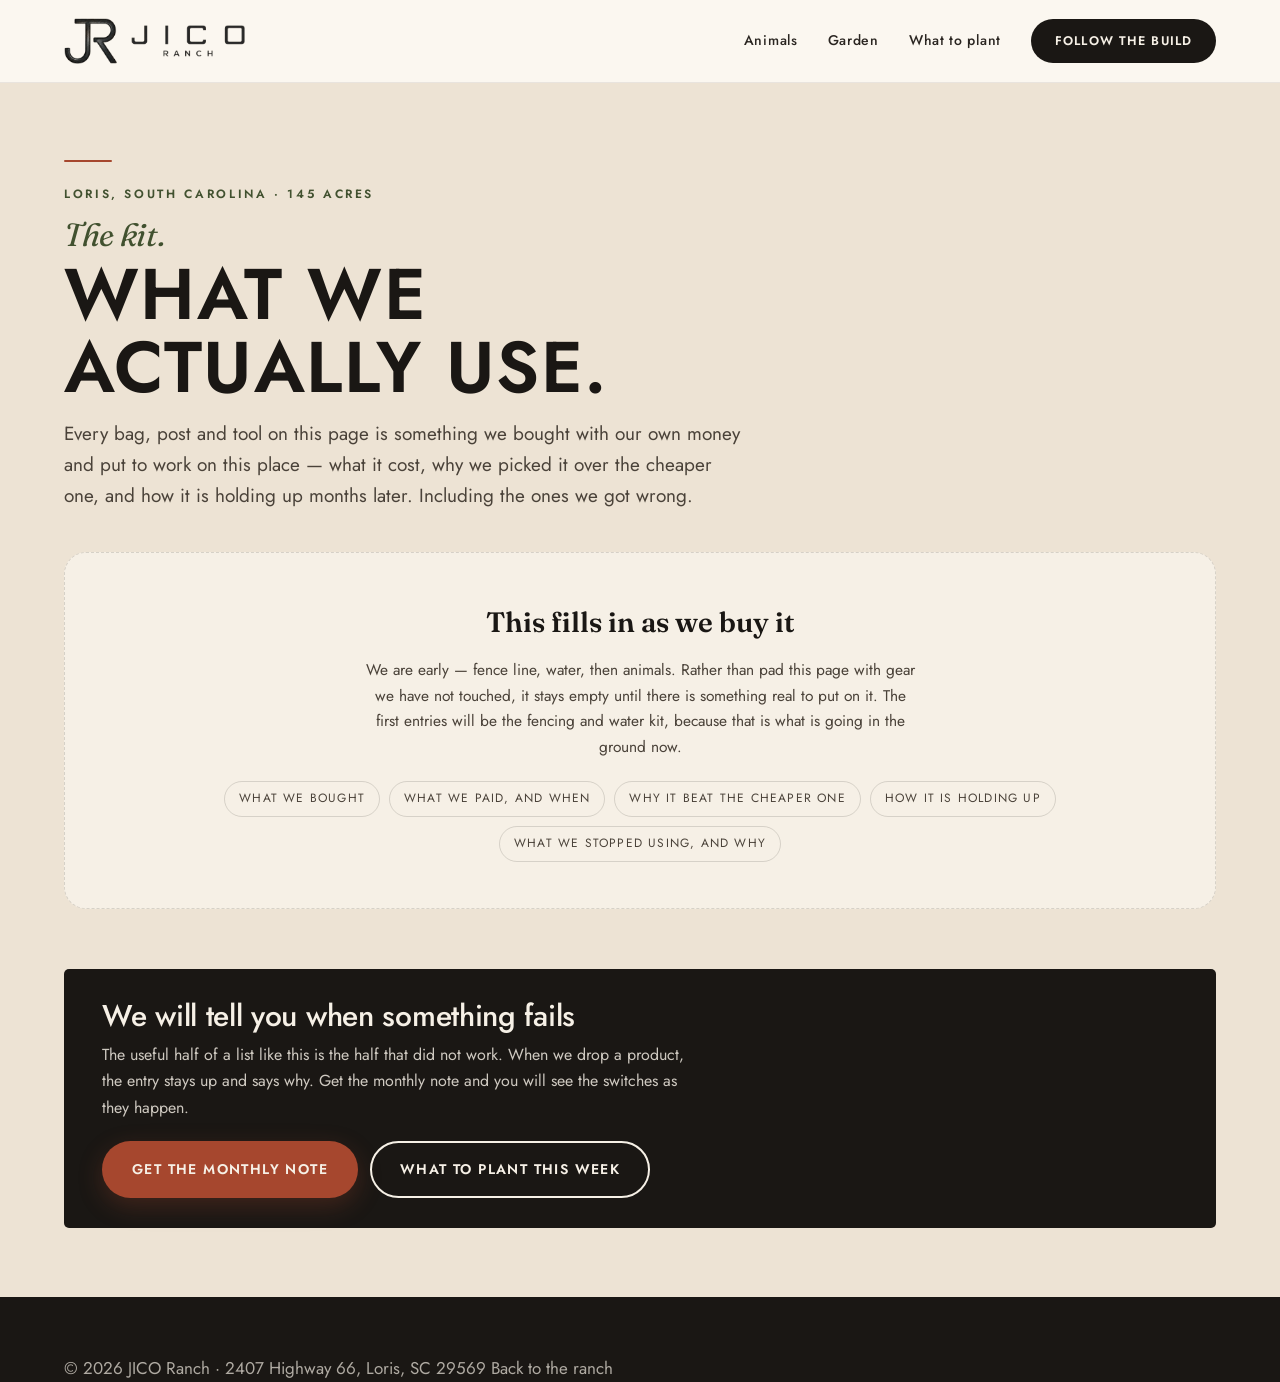
==== kit.html @ 8803ccbf "Planting tool: fixed calendar week, grouped upcoming list. Add /kit.html Planting tool, both at the " ====
<!doctype html>
<html lang="en">
<head>
<meta charset="utf-8">
<meta name="viewport" content="width=device-width,initial-scale=1">
<title>The Kit — What We Actually Use | JICO Ranch</title>
<meta name="description" content="The fencing, feed, tools and garden gear we actually bought and use building JICO Ranch in Loris, South Carolina — what we paid, why we chose it, and how it is holding up.">
<meta name="robots" content="noindex, nofollow">
<link rel="icon" href="assets/img/favicon.png" type="image/png" sizes="512x512">
<link rel="preconnect" href="https://fonts.googleapis.com">
<link rel="preconnect" href="https://fonts.gstatic.com" crossorigin>
<link href="https://fonts.googleapis.com/css2?family=Fraunces:ital,opsz,wght@0,9..144,300..700;1,9..144,300..700&family=Jost:wght@300;400;500;600&display=swap" rel="stylesheet">
<link rel="stylesheet" href="assets/css/styles.css?v=20261128b">
<script>document.documentElement.className = 'js';</script>
</head>
<body>

<header class="header" id="header">
  <div class="wrap header__in">
    <a class="brand" href="index.html" aria-label="JICO Ranch, home">
      <img class="brand__lockup brand__lockup--ink" src="assets/img/logo-lockup-h.png"
           alt="JICO Ranch" width="360" height="92">
    </a>
    <nav class="nav" aria-label="Main">
      <a href="index.html#animals">Animals</a>
      <a href="index.html#garden">Garden</a>
      <a href="planting.html">What to plant</a>
      <a href="index.html#plan" class="nav__cta">Follow the Build</a>
    </nav>
  </div>
</header>

<section class="section section--tint pz">
  <div class="wrap">

    <div class="section__head reveal">
      <div class="eyebrow-rule"></div>
      <span class="kicker kicker--sage">Loris, South Carolina &middot; 145 acres</span>
      <h1 class="dual dual--sage">
        <span class="dual__lead">The kit.</span>
        <span class="dual__main">What we actually use.</span>
      </h1>
      <p class="section__lead">Every bag, post and tool on this page is something we bought with our
        own money and put to work on this place &mdash; what it cost, why we picked it over the
        cheaper one, and how it is holding up months later. Including the ones we got wrong.</p>
    </div>

    <!-- Disclosure sits above the links, in plain words. Required by the FTC
         and by Amazon's Associates agreement, and the right thing regardless. -->
    <div class="kit-disc reveal">
      <strong>Straight up about the links:</strong>
      <span id="kitDisclosure"></span>
    </div>

    <!-- Shown until KIT has real entries in it -->
    <div class="harvest__soon reveal" id="kitEmpty" hidden>
      <div class="t">This fills in as we buy it</div>
      <p>We are early &mdash; fence line, water, then animals. Rather than pad this page with gear
        we have not touched, it stays empty until there is something real to put on it. The first
        entries will be the fencing and water kit, because that is what is going in the ground now.</p>
      <ul>
        <li>What we bought</li>
        <li>What we paid, and when</li>
        <li>Why it beat the cheaper one</li>
        <li>How it is holding up</li>
        <li>What we stopped using, and why</li>
      </ul>
    </div>

    <div id="kitList" class="reveal"></div>

    <div class="pz-cta reveal">
      <h2 class="pz-h2">We will tell you when something fails</h2>
      <p>The useful half of a list like this is the half that did not work. When we drop a product,
        the entry stays up and says why. Get the monthly note and you will see the switches as
        they happen.</p>
      <div class="pz-cta__row">
        <a href="index.html#plan" class="btn btn--primary">Get the monthly note</a>
        <a href="planting.html" class="btn btn--ghost">What to plant this week</a>
      </div>
    </div>

  </div>
</section>

<footer class="footer">
  <div class="wrap footer__bottom" style="border-top:0">
    <span>&copy; <span id="year">2026</span> JICO Ranch &middot; 2407 Highway 66, Loris, SC 29569</span>
    <a href="index.html">Back to the ranch</a>
  </div>
</footer>

<script>
  document.getElementById('year').textContent = new Date().getFullYear();
  (function(){
    var els = document.querySelectorAll('.reveal');
    if (!('IntersectionObserver' in window)){
      els.forEach(function(e){ e.classList.add('in'); }); return;
    }
    var io = new IntersectionObserver(function(es){
      es.forEach(function(e){ if (e.isIntersecting){ e.target.classList.add('in'); io.unobserve(e.target); } });
    }, { rootMargin: '0px 0px -8% 0px' });
    els.forEach(function(e){ io.observe(e); });
    setTimeout(function(){ els.forEach(function(e){ e.classList.add('in'); }); }, 2500);
  })();
</script>
<script src="assets/js/kit.js?v=20261128b" defer></script>
</body>
</html>
---- assets/css/styles.css ----
/* ==========================================================================
   JICO RANCH — site styles
   Palette pulled from the branding-iron logo: forged ink on warm cream,
   with pasture green (garden side) and ember rust (animal side) as the
   two accents. Display serif = Fraunces. UI/geometric sans = Jost (matches
   the letterspaced JICO wordmark).
   ========================================================================== */

/* ---------- tokens ---------- */
:root{
  --ink:#1A1714;
  --ink-2:#2A2521;
  --ink-3:#4A4239;
  --cream:#EDE3D4;
  --bone:#F6F0E6;
  --paper:#FBF7F0;
  --tan:#C9B295;
  --tan-2:#DCCBB2;
  --sage:#6E8259;
  --moss:#41512F;
  --rust:#A6472E;
  --ember:#C2643D;

  --line:rgba(26,23,20,.14);
  --line-soft:rgba(26,23,20,.08);
  --shadow-sm:0 2px 10px rgba(26,23,20,.07);
  --shadow:0 14px 40px rgba(26,23,20,.13);
  --shadow-lg:0 30px 70px rgba(26,23,20,.20);

  --wrap:1200px;
  --pad:24px;
  --r:14px;
  --r-lg:22px;

  --f-display:"Fraunces",Georgia,"Times New Roman",serif;
  --f-sans:"Jost","Futura","Century Gothic",system-ui,-apple-system,sans-serif;

  --header-h:82px;
  --ease:cubic-bezier(.22,.61,.36,1);
}

/* ---------- reset ---------- */
*,*::before,*::after{box-sizing:border-box}
html{-webkit-text-size-adjust:100%;scroll-behavior:smooth;scroll-padding-top:calc(var(--header-h) + 16px)}
body{
  margin:0;
  font-family:var(--f-sans);
  font-size:17px;
  line-height:1.65;
  color:var(--ink);
  background:var(--paper);
  -webkit-font-smoothing:antialiased;
  overflow-x:hidden;
}
img,svg,video{max-width:100%;display:block}
img{height:auto}
a{color:inherit;text-decoration:none}
button{font:inherit;color:inherit;background:none;border:0;cursor:pointer}
ul,ol{margin:0;padding:0;list-style:none}
h1,h2,h3,h4{margin:0;font-family:var(--f-display);font-weight:600;line-height:1.1;letter-spacing:-.015em}
p{margin:0 0 1em}
p:last-child{margin-bottom:0}
:focus-visible{outline:3px solid var(--ember);outline-offset:3px;border-radius:4px}

.wrap{width:100%;max-width:var(--wrap);margin-inline:auto;padding-inline:var(--pad)}
.sr-only{position:absolute;width:1px;height:1px;padding:0;margin:-1px;overflow:hidden;clip:rect(0,0,0,0);white-space:nowrap;border:0}

/* ---------- type helpers ---------- */
.kicker{
  display:inline-block;
  font-size:12px;font-weight:600;letter-spacing:.22em;text-transform:uppercase;
  color:var(--rust);margin-bottom:12px;
}
.kicker--light{color:var(--tan)}
.kicker--sage{color:var(--moss)}

.section{padding:clamp(46px,5.4vw,78px) 0;position:relative}
.section--tint{background:var(--cream)}
.section--bone{background:var(--bone)}
.section--ink{background:var(--ink);color:var(--bone)}
.section--ink .section__lead{color:rgba(246,240,230,.72)}
.section--ink .kicker{color:var(--tan)}

.section__head{max-width:760px;margin-bottom:clamp(26px,3.2vw,40px)}
.section__head--center{margin-inline:auto;text-align:center}
.section__title{font-size:clamp(30px,4.4vw,52px)}
.section__lead{margin-top:14px;font-size:clamp(16px,1.6vw,19px);color:var(--ink-3);max-width:62ch}

.eyebrow-rule{width:48px;height:2px;background:var(--rust);margin-bottom:16px;border-radius:2px}
.section__head--center .eyebrow-rule{margin-inline:auto}

/* ---------- buttons ---------- */
.btn{
  display:inline-flex;align-items:center;justify-content:center;gap:10px;
  padding:15px 28px;border-radius:999px;
  font-family:var(--f-sans);font-size:14px;font-weight:600;
  letter-spacing:.1em;text-transform:uppercase;
  border:2px solid transparent;cursor:pointer;
  transition:transform .22s var(--ease),background .22s,color .22s,border-color .22s,box-shadow .22s;
  white-space:nowrap;
}
.btn:hover{transform:translateY(-2px)}
.btn--primary{background:var(--rust);color:var(--bone);box-shadow:0 8px 24px rgba(166,71,46,.28)}
.btn--primary:hover{background:var(--ember);box-shadow:0 14px 32px rgba(166,71,46,.36)}
.btn--ink{background:var(--ink);color:var(--bone)}
.btn--ink:hover{background:var(--ink-2)}
.btn--ghost{border-color:currentColor;color:inherit}
.btn--ghost:hover{background:var(--ink);color:var(--bone);border-color:var(--ink)}
.btn--ghost-light{border-color:rgba(246,240,230,.6);color:var(--bone)}
.btn--ghost-light:hover{background:var(--bone);color:var(--ink);border-color:var(--bone)}
.btn--sm{padding:11px 20px;font-size:12.5px}
.btn--block{width:100%}

.textlink{
  display:inline-flex;align-items:center;gap:8px;
  font-size:14px;font-weight:600;letter-spacing:.09em;text-transform:uppercase;
  color:var(--rust);border-bottom:2px solid transparent;padding-bottom:2px;
  transition:border-color .2s,gap .2s;
}
.textlink:hover{border-color:currentColor;gap:13px}
.textlink .ic{width:15px;height:15px}

.ic{width:18px;height:18px;fill:currentColor;flex:none}

/* ==========================================================================
   TOP BAR
   ========================================================================== */
.topbar{background:var(--ink);color:rgba(246,240,230,.82);font-size:13px;letter-spacing:.02em}
.topbar__in{display:flex;align-items:center;gap:14px;min-height:42px;flex-wrap:wrap}
.topbar__item{display:inline-flex;align-items:center;gap:7px}
.topbar__item .ic{width:14px;height:14px;fill:var(--tan)}
.topbar__sep{opacity:.32}
.topbar__phone{margin-left:auto;display:inline-flex;align-items:center;gap:7px;font-weight:600;color:var(--bone)}
.topbar__phone:hover{color:var(--ember)}
.topbar__phone .ic{width:14px;height:14px;fill:var(--ember)}
@media(max-width:720px){
  .topbar__sep,.topbar__item:nth-child(3){display:none}
  .topbar__in{justify-content:space-between;font-size:12px}
}

/* ==========================================================================
   HEADER / NAV
   ========================================================================== */
.header{
  position:sticky;top:0;z-index:90;
  background:rgba(251,247,240,.86);
  backdrop-filter:saturate(150%) blur(14px);
  -webkit-backdrop-filter:saturate(150%) blur(14px);
  border-bottom:1px solid var(--line-soft);
  transition:box-shadow .3s,background .3s;
}
.header.is-stuck{box-shadow:0 6px 26px rgba(26,23,20,.10)}
.header__in{display:flex;align-items:center;gap:24px;min-height:var(--header-h)}

/* The real artwork, keyed out. --ink on light grounds, --cream on the footer. */
.brand{display:flex;align-items:center;flex:none}
.brand__lockup{height:46px;width:auto;display:block}
.brand__lockup--cream{display:none}

.nav{margin-left:auto;display:flex;align-items:center;gap:30px}
.nav a{
  font-size:14px;font-weight:500;letter-spacing:.05em;
  position:relative;padding:6px 0;color:var(--ink-2);
  transition:color .2s;
}
.nav a::after{
  content:"";position:absolute;left:0;right:100%;bottom:0;height:2px;
  background:var(--rust);transition:right .28s var(--ease);
}
.nav a:hover{color:var(--ink)}
.nav a:hover::after,.nav a.is-active::after{right:0}
.nav .nav__cta{
  padding:12px 24px;border-radius:999px;background:var(--ink);color:var(--bone);
  font-weight:600;letter-spacing:.09em;text-transform:uppercase;font-size:12.5px;
}
.nav .nav__cta::after{display:none}
.nav .nav__cta:hover{background:var(--rust);color:var(--bone)}

.hamburger{display:none;width:46px;height:46px;margin-left:auto;position:relative;border-radius:10px}
.hamburger span{
  position:absolute;left:12px;right:12px;height:2px;background:var(--ink);border-radius:2px;
  transition:transform .3s var(--ease),opacity .2s;
}
.hamburger span:nth-child(1){top:16px}
.hamburger span:nth-child(2){top:22px}
.hamburger span:nth-child(3){top:28px}
.hamburger[aria-expanded="true"] span:nth-child(1){transform:translateY(6px) rotate(45deg)}
.hamburger[aria-expanded="true"] span:nth-child(2){opacity:0}
.hamburger[aria-expanded="true"] span:nth-child(3){transform:translateY(-6px) rotate(-45deg)}

@media(max-width:1040px){
  .nav{
    position:fixed;inset:calc(var(--header-h) + 42px) 0 auto 0;
    flex-direction:column;align-items:stretch;gap:0;
    background:var(--paper);border-bottom:1px solid var(--line);
    padding:10px var(--pad) 26px;
    transform:translateY(-130%);transition:transform .38s var(--ease);
    box-shadow:var(--shadow);max-height:calc(100vh - var(--header-h) - 42px);overflow:auto;
  }
  .nav.is-open{transform:translateY(0)}
  .nav a{padding:16px 2px;border-bottom:1px solid var(--line-soft);font-size:16px}
  .nav a::after{display:none}
  .nav .nav__cta{margin-top:18px;text-align:center;justify-content:center;padding:16px;font-size:14px}
  .hamburger{display:block}
}
@media(max-width:1040px){.brand__lockup{height:40px}}
@media(max-width:420px){.brand__lockup{height:34px}}

/* ==========================================================================
   HERO
   ========================================================================== */
.hero{position:relative;min-height:clamp(500px,78vh,720px);display:flex;align-items:flex-end;overflow:hidden;background:var(--ink)}
.hero__bg{
  position:absolute;inset:0;background-size:cover;background-position:center;
  animation:kenburns 26s var(--ease) infinite alternate;
}
@keyframes kenburns{from{transform:scale(1.04)}to{transform:scale(1.14)}}
.hero__montage{position:absolute;inset:0}
.hero__montage video{
  position:absolute;inset:0;width:100%;height:100%;object-fit:cover;
  opacity:0;transition:opacity 1.6s ease;
}
.hero__montage video.is-live{opacity:1}
/* The hero cycles through photos of very different brightness -- a dark
   golden-hour pasture, then bright green garden rows. The scrim therefore has
   to hold the headline on the lightest frame, not the average one, so there is
   a left-weighted wash under the text column on top of the vertical gradient.
   Tuned against the brightest still in HERO_STILLS. */
.hero__scrim{
  position:absolute;inset:0;
  background:
    linear-gradient(90deg,rgba(26,23,20,.86) 0%,rgba(26,23,20,.66) 34%,rgba(26,23,20,.14) 68%,transparent 100%),
    linear-gradient(180deg,rgba(26,23,20,.58) 0%,rgba(26,23,20,.20) 34%,rgba(26,23,20,.82) 100%),
    radial-gradient(120% 80% at 20% 100%,rgba(26,23,20,.52),transparent 62%);
}
@media(max-width:780px){
  /* No room for a text column on a phone: wash the whole frame instead. */
  .hero__scrim{
    background:
      linear-gradient(180deg,rgba(26,23,20,.70) 0%,rgba(26,23,20,.52) 40%,rgba(26,23,20,.88) 100%);
  }
}
.hero__in{position:relative;z-index:2;padding-block:clamp(40px,5.5vw,72px);color:var(--bone)}
.hero__title{
  font-size:clamp(38px,7vw,86px);line-height:1.02;letter-spacing:-.025em;
  max-width:16ch;text-wrap:balance;
}
.hero__title em{font-style:italic;color:var(--tan)}
.hero__sub{margin-top:16px;max-width:56ch;font-size:clamp(16px,1.8vw,20px);color:rgba(246,240,230,.86)}
.hero__cta{display:flex;flex-wrap:wrap;gap:12px;margin-top:26px}
.hero__trust{
  display:flex;flex-wrap:wrap;gap:8px 28px;margin-top:28px;
  padding-top:18px;border-top:1px solid rgba(246,240,230,.22);
  font-size:13px;letter-spacing:.09em;text-transform:uppercase;color:rgba(246,240,230,.75);
}
.hero__trust li{display:flex;align-items:center;gap:9px}
.hero__trust li::before{content:"";width:5px;height:5px;border-radius:50%;background:var(--ember);flex:none}
.hero__scroll{
  position:absolute;left:50%;bottom:22px;transform:translateX(-50%);z-index:3;
  color:rgba(246,240,230,.6);font-size:11px;letter-spacing:.24em;text-transform:uppercase;
  display:flex;flex-direction:column;align-items:center;gap:8px;animation:bob 2.4s ease-in-out infinite;
}
.hero__scroll::after{content:"";width:1px;height:26px;background:linear-gradient(var(--tan),transparent)}
@keyframes bob{0%,100%{transform:translate(-50%,0)}50%{transform:translate(-50%,7px)}}
@media(max-width:700px){.hero__scroll{display:none}}

/* ==========================================================================
   TODAY AT THE RANCH  (live status strip — the agritourism differentiator)
   ========================================================================== */
.today{background:var(--ink);color:var(--bone);border-top:1px solid rgba(246,240,230,.10)}
.today__in{display:grid;grid-template-columns:auto 1fr auto;gap:22px;align-items:center;padding:20px 0}
.today__flag{display:flex;align-items:center;gap:11px;font-size:12px;letter-spacing:.2em;text-transform:uppercase;color:var(--tan)}
.today__dot{width:9px;height:9px;border-radius:50%;background:#7BC47F;position:relative;flex:none}
.today__dot::after{content:"";position:absolute;inset:-6px;border-radius:50%;border:1px solid #7BC47F;opacity:.5;animation:ping 2s ease-out infinite}
@keyframes ping{0%{transform:scale(.6);opacity:.7}100%{transform:scale(1.5);opacity:0}}
.today__dot--closed{background:var(--ember)}
.today__dot--closed::after{border-color:var(--ember)}
.today__items{display:flex;flex-wrap:wrap;gap:10px 34px}
.today__item{display:flex;flex-direction:column;gap:2px}
.today__label{font-size:11px;letter-spacing:.16em;text-transform:uppercase;color:rgba(246,240,230,.55)}
.today__val{font-size:15px;font-weight:500}
@media(max-width:900px){
  .today__in{grid-template-columns:1fr;gap:18px}
  .today__in .btn{justify-self:start}
}

/* ==========================================================================
   TWO PILLARS — animals / garden
   ========================================================================== */
.pillars{display:grid;grid-template-columns:1fr 1fr;gap:26px}
@media(max-width:880px){.pillars{grid-template-columns:1fr}}
.pillar{
  position:relative;border-radius:var(--r-lg);overflow:hidden;isolation:isolate;
  min-height:520px;display:flex;align-items:flex-end;color:var(--bone);
  box-shadow:var(--shadow);
}
.pillar img{position:absolute;inset:0;width:100%;height:100%;object-fit:cover;z-index:-2;transition:transform .8s var(--ease)}
.pillar::after{
  content:"";position:absolute;inset:0;z-index:-1;
  background:linear-gradient(180deg,rgba(26,23,20,.12) 0%,rgba(26,23,20,.55) 52%,rgba(26,23,20,.90) 100%);
}
.pillar:hover img{transform:scale(1.06)}
.pillar__in{padding:clamp(26px,3.5vw,44px)}
.pillar__tag{
  display:inline-block;padding:6px 14px;border-radius:999px;font-size:11px;
  letter-spacing:.18em;text-transform:uppercase;font-weight:600;margin-bottom:16px;
}
.pillar--animals .pillar__tag{background:var(--ember);color:var(--bone)}
.pillar--garden .pillar__tag{background:var(--sage);color:var(--bone)}
.pillar__title{font-size:clamp(28px,3.4vw,42px);margin-bottom:14px}
.pillar__body{color:rgba(246,240,230,.85);font-size:16px;max-width:46ch}
.pillar__list{display:flex;flex-wrap:wrap;gap:8px;margin:22px 0 26px}
.pillar__list li{
  font-size:12.5px;letter-spacing:.06em;padding:6px 13px;border-radius:999px;
  border:1px solid rgba(246,240,230,.34);color:rgba(246,240,230,.9);
}

/* ==========================================================================
   CARD GRIDS  (experiences / animals / garden / store)
   ========================================================================== */
.grid{display:grid;gap:18px}
.grid--2{grid-template-columns:repeat(2,1fr)}
.grid--3{grid-template-columns:repeat(3,1fr)}
.grid--4{grid-template-columns:repeat(4,1fr)}
@media(max-width:1000px){.grid--4{grid-template-columns:repeat(2,1fr)}.grid--3{grid-template-columns:repeat(2,1fr)}}
@media(max-width:640px){.grid--2,.grid--3,.grid--4{grid-template-columns:1fr}}

.card{
  background:var(--paper);border:1px solid var(--line-soft);border-radius:var(--r-lg);
  overflow:hidden;display:flex;flex-direction:column;
  transition:transform .3s var(--ease),box-shadow .3s,border-color .3s;
}
.card:hover{transform:translateY(-5px);box-shadow:var(--shadow);border-color:var(--line)}
.card__media{position:relative;aspect-ratio:3/2;overflow:hidden;background:var(--cream)}
.card__media img{width:100%;height:100%;object-fit:cover;transition:transform .7s var(--ease)}
.card:hover .card__media img{transform:scale(1.05)}
.card__badge{
  position:absolute;top:14px;left:14px;z-index:2;
  padding:6px 13px;border-radius:999px;background:rgba(26,23,20,.86);color:var(--bone);
  font-size:11px;font-weight:600;letter-spacing:.13em;text-transform:uppercase;
  backdrop-filter:blur(4px);
}
.card__badge--sage{background:var(--sage)}
.card__badge--rust{background:var(--rust)}
.card__badge--tan{background:var(--tan);color:var(--ink)}
.card__body{padding:20px;display:flex;flex-direction:column;flex:1;gap:8px}
.card__title{font-size:22px}
.card__meta{
  font-size:12px;letter-spacing:.13em;text-transform:uppercase;color:var(--rust);font-weight:600;
}
.card__text{font-size:15.5px;color:var(--ink-3);flex:1}
.card__foot{
  display:flex;align-items:center;justify-content:space-between;gap:14px;
  margin-top:4px;padding-top:13px;border-top:1px solid var(--line-soft);
}
.card__price{font-family:var(--f-display);font-size:20px;font-weight:600}
.card__price small{font-family:var(--f-sans);font-size:12px;font-weight:400;color:var(--ink-3);letter-spacing:.05em}

/* animal card — compact portrait tiles */
.animal{position:relative;border-radius:var(--r-lg);overflow:hidden;aspect-ratio:4/3;background:var(--cream)}
.animal img{width:100%;height:100%;object-fit:cover;transition:transform .7s var(--ease)}
.animal:hover img{transform:scale(1.07)}
.animal__in{
  position:absolute;inset:auto 0 0 0;padding:20px;color:var(--bone);
  background:linear-gradient(transparent,rgba(26,23,20,.88));
}
.animal__name{font-family:var(--f-display);font-size:21px;font-weight:600}
.animal__species{font-size:12px;letter-spacing:.14em;text-transform:uppercase;color:var(--tan);margin-top:3px}
.animal__fact{
  font-size:14px;color:rgba(246,240,230,.85);margin-top:9px;
  max-height:0;opacity:0;overflow:hidden;transition:max-height .4s var(--ease),opacity .3s,margin .3s;
}
.animal:hover .animal__fact,.animal:focus-within .animal__fact{max-height:90px;opacity:1}

/* ==========================================================================
   SEASON CALENDAR — what's in the garden, month by month
   ========================================================================== */
.season{background:var(--paper);border:1px solid var(--line);border-radius:var(--r-lg);overflow:hidden;box-shadow:var(--shadow-sm)}
.season__scroll{overflow-x:auto;-webkit-overflow-scrolling:touch}
.season table{border-collapse:collapse;width:100%;min-width:760px;font-size:14px}
.season th,.season td{padding:0;text-align:center}
.season thead th{
  padding:16px 6px;font-family:var(--f-sans);font-size:11px;font-weight:600;
  letter-spacing:.12em;text-transform:uppercase;color:var(--ink-3);
  border-bottom:1px solid var(--line);background:var(--bone);
}
.season thead th:first-child{text-align:left;padding-left:22px;min-width:190px}
.season th.is-now{color:var(--rust);background:rgba(166,71,46,.09)}
.season tbody th{
  text-align:left;padding:0 22px;font-weight:500;font-size:15px;font-family:var(--f-sans);
  border-bottom:1px solid var(--line-soft);white-space:nowrap;
}
.season tbody td{border-bottom:1px solid var(--line-soft);padding:9px 4px}
.season tbody tr:hover th,.season tbody tr:hover td{background:rgba(110,130,89,.07)}
/* must be block — an empty inline span has no width and ignores height */
.season__bar{display:block;height:11px;border-radius:999px;background:var(--tan-2);opacity:.45}
.season__bar.on{background:var(--sage);opacity:1}
.season__bar.peak{background:var(--moss)}
.season__legend{
  display:flex;flex-wrap:wrap;gap:20px;padding:16px 22px;border-top:1px solid var(--line);
  background:var(--bone);font-size:13px;color:var(--ink-3);
}
.season__legend span{display:inline-flex;align-items:center;gap:8px}
.season__key{width:22px;height:9px;border-radius:999px;display:inline-block}

/* ==========================================================================
   PLAN YOUR VISIT
   ========================================================================== */
.visit{display:grid;grid-template-columns:1.05fr .95fr;gap:clamp(30px,5vw,64px);align-items:start}
@media(max-width:900px){.visit{grid-template-columns:1fr}}
.hours{border:1px solid var(--line);border-radius:var(--r-lg);overflow:hidden;background:var(--paper)}
.hours__row{
  display:flex;justify-content:space-between;gap:18px;padding:12px 20px;
  border-bottom:1px solid var(--line-soft);font-size:15.5px;
}
.hours__row:last-child{border-bottom:0}
.hours__row.is-today{background:rgba(166,71,46,.07);font-weight:600}
.hours__row.is-today .hours__day::after{
  content:"Today";margin-left:10px;font-size:10px;letter-spacing:.14em;text-transform:uppercase;
  background:var(--rust);color:var(--bone);padding:3px 8px;border-radius:999px;font-weight:600;vertical-align:middle;
}
.hours__day{color:var(--ink-2)}
.hours__time{color:var(--ink-3)}
.hours__row.is-closed .hours__time{color:var(--rust)}

.facts{display:grid;gap:2px;background:var(--line-soft);border:1px solid var(--line);border-radius:var(--r-lg);overflow:hidden}
.fact{background:var(--paper);padding:16px 20px;display:flex;gap:16px;align-items:flex-start}
.fact .ic{width:22px;height:22px;fill:var(--sage);margin-top:3px}
.fact__t{font-weight:600;font-size:15px;margin-bottom:3px}
.fact__d{font-size:14.5px;color:var(--ink-3);line-height:1.55}

.rules{display:grid;grid-template-columns:repeat(auto-fit,minmax(220px,1fr));gap:14px;margin-top:26px}
.rule{padding:18px;border:1px dashed var(--line);border-radius:var(--r);background:var(--bone)}
.rule__n{
  font-family:var(--f-display);font-size:15px;font-weight:600;color:var(--rust);
  display:flex;align-items:center;gap:9px;margin-bottom:8px;
}
.rule__n .ic{width:17px;height:17px;fill:var(--rust)}
.rule p{font-size:14.5px;color:var(--ink-3)}

/* ==========================================================================
   STATS
   ========================================================================== */
.stats{display:grid;grid-template-columns:repeat(4,1fr);gap:20px;text-align:center}
@media(max-width:820px){.stats{grid-template-columns:repeat(2,1fr);gap:34px}}
.stat__n{font-family:var(--f-display);font-size:clamp(38px,5.4vw,64px);font-weight:600;line-height:1;color:var(--tan)}
.stat__l{margin-top:12px;font-size:12.5px;letter-spacing:.15em;text-transform:uppercase;color:rgba(246,240,230,.7)}

/* ==========================================================================
   GALLERY
   ========================================================================== */
.gallery{display:grid;grid-template-columns:repeat(4,1fr);gap:14px}
@media(max-width:900px){.gallery{grid-template-columns:repeat(2,1fr)}}
.gallery a{
  border-radius:var(--r);overflow:hidden;aspect-ratio:4/3;background:var(--cream);
  position:relative;display:block;
}

.gallery img{width:100%;height:100%;object-fit:cover;transition:transform .7s var(--ease),filter .4s}
.gallery a:hover img{transform:scale(1.07)}

/* ==========================================================================
   FAQ
   ========================================================================== */
.faq{max-width:840px;margin-inline:auto;border-top:1px solid var(--line)}
.faq details{border-bottom:1px solid var(--line)}
.faq summary{
  list-style:none;cursor:pointer;padding:19px 46px 19px 0;position:relative;
  font-family:var(--f-display);font-size:clamp(18px,2.1vw,22px);font-weight:600;
}
.faq summary::-webkit-details-marker{display:none}
.faq summary::after{
  content:"";position:absolute;right:8px;top:50%;width:13px;height:13px;
  border-right:2px solid var(--rust);border-bottom:2px solid var(--rust);
  transform:translateY(-70%) rotate(45deg);transition:transform .3s var(--ease);
}
.faq details[open] summary::after{transform:translateY(-30%) rotate(-135deg)}
.faq details p{padding:0 40px 21px 0;color:var(--ink-3);font-size:16px}

/* ==========================================================================
   EVENTS list
   ========================================================================== */
.events{display:grid;gap:2px;background:rgba(246,240,230,.13);border-radius:var(--r-lg);overflow:hidden}
.event{
  background:var(--ink);padding:20px clamp(18px,2.6vw,30px);
  display:grid;grid-template-columns:96px 1fr auto;gap:26px;align-items:center;
  transition:background .25s;
}
.event:hover{background:var(--ink-2)}
.event__date{text-align:center;border-right:1px solid rgba(246,240,230,.18);padding-right:20px}
.event__mon{font-size:11px;letter-spacing:.2em;text-transform:uppercase;color:var(--ember)}
.event__day{font-family:var(--f-display);font-size:34px;font-weight:600;line-height:1.05;color:var(--bone)}
.event__t{font-family:var(--f-display);font-size:22px;font-weight:600;color:var(--bone);margin-bottom:5px}
.event__d{font-size:14.5px;color:rgba(246,240,230,.68)}
@media(max-width:760px){
  .event{grid-template-columns:76px 1fr;gap:18px}
  .event .btn{grid-column:1/-1;justify-self:start}
}

/* ==========================================================================
   SPLIT FEATURE (story / stand)
   ========================================================================== */
.split{display:grid;grid-template-columns:1fr 1fr;gap:clamp(30px,5vw,68px);align-items:center}
.split--flip .split__media{order:2}
@media(max-width:880px){.split{grid-template-columns:1fr}.split--flip .split__media{order:0}}
.split__media{border-radius:var(--r-lg);overflow:hidden;box-shadow:var(--shadow)}
.split__list{display:grid;gap:12px;margin:20px 0 24px}
.split__list li{display:flex;gap:14px;align-items:flex-start;font-size:16px;color:var(--ink-3)}
.split__list .ic{width:20px;height:20px;fill:var(--sage);margin-top:3px}

/* ==========================================================================
   NEWSLETTER + CONTACT
   ========================================================================== */
.signup{
  background:var(--ink);color:var(--bone);border-radius:var(--r-lg);
  padding:clamp(32px,5vw,58px);display:grid;grid-template-columns:1fr 1fr;
  gap:clamp(26px,4vw,54px);align-items:center;
}
@media(max-width:820px){.signup{grid-template-columns:1fr}}
.signup h2{font-size:clamp(26px,3.4vw,40px)}
.signup p{color:rgba(246,240,230,.72);margin-top:14px}

.form{display:grid;gap:14px}
.form__row{display:grid;grid-template-columns:1fr 1fr;gap:14px}
@media(max-width:560px){.form__row{grid-template-columns:1fr}}
.field{display:grid;gap:7px}
.field label{font-size:12px;letter-spacing:.13em;text-transform:uppercase;font-weight:600;color:var(--ink-3)}
.signup .field label{color:rgba(246,240,230,.62)}
.field input,.field select,.field textarea{
  font-family:var(--f-sans);font-size:16px;padding:14px 16px;
  border:1px solid var(--line);border-radius:11px;background:var(--paper);color:var(--ink);
  transition:border-color .2s,box-shadow .2s;width:100%;
}
.signup .field input,.signup .field select{
  background:rgba(246,240,230,.08);border-color:rgba(246,240,230,.24);color:var(--bone);
}
.signup .field input::placeholder{color:rgba(246,240,230,.42)}
.field input:focus,.field select:focus,.field textarea:focus{
  outline:none;border-color:var(--rust);box-shadow:0 0 0 3px rgba(166,71,46,.16);
}
.field textarea{min-height:132px;resize:vertical}
.form__note{font-size:13px;color:var(--ink-3)}
.signup .form__note{color:rgba(246,240,230,.55)}
.form__ok{
  display:none;padding:15px 18px;border-radius:11px;
  background:rgba(110,130,89,.16);border:1px solid var(--sage);color:var(--moss);font-size:15px;
}
.form__ok.show{display:block}
.signup .form__ok{color:#C6D8AF;border-color:rgba(198,216,175,.5)}

.contact__grid{display:grid;grid-template-columns:.9fr 1.1fr;gap:clamp(30px,5vw,64px);align-items:start}
@media(max-width:900px){.contact__grid{grid-template-columns:1fr}}
.contact__lines{display:grid;gap:18px;margin-top:24px}
.contact__line{display:flex;gap:16px;align-items:flex-start}
.contact__line .ic{width:21px;height:21px;fill:var(--rust);margin-top:4px}
.contact__k{font-size:11.5px;letter-spacing:.16em;text-transform:uppercase;color:var(--ink-3)}
.contact__v{font-size:17.5px;font-weight:500;margin-top:2px}
.contact__v a:hover{color:var(--rust)}

/* ==========================================================================
   FOOTER
   ========================================================================== */
.footer{background:var(--ink);color:rgba(246,240,230,.68);padding:clamp(40px,4.4vw,58px) 0 0}
.footer__top{display:grid;grid-template-columns:1.4fr 1fr 1fr 1fr;gap:30px;padding-bottom:34px}
@media(max-width:900px){.footer__top{grid-template-columns:1fr 1fr}}
@media(max-width:560px){.footer__top{grid-template-columns:1fr}}
.footer .brand__lockup--ink{display:none}
.footer .brand__lockup--cream{display:block}
.footer .brand__lockup{height:52px}
.footer__blurb{margin-top:20px;font-size:15px;max-width:38ch;line-height:1.7}
.footer__h{
  font-size:11.5px;letter-spacing:.18em;text-transform:uppercase;color:var(--tan);
  margin-bottom:18px;font-weight:600;
}
.footer__list{display:grid;gap:11px;font-size:15px}
.footer__list a:hover{color:var(--bone)}
.social{display:flex;gap:11px;margin-top:20px}
.social a{
  width:40px;height:40px;border-radius:50%;border:1px solid rgba(246,240,230,.24);
  display:grid;place-items:center;transition:background .22s,border-color .22s,transform .22s;
}
.social a:hover{background:var(--bone);border-color:var(--bone);transform:translateY(-2px)}
.social a:hover .ic{fill:var(--ink)}
.social .ic{width:17px;height:17px;fill:rgba(246,240,230,.8)}
.footer__bar{
  border-top:1px solid rgba(246,240,230,.14);padding:22px 0;
  display:flex;flex-wrap:wrap;gap:12px 26px;align-items:center;font-size:13.5px;
}
.footer__bar .sep{opacity:.3}
.footer__bar .right{margin-left:auto}
@media(max-width:640px){.footer__bar .right{margin-left:0}}

/* ==========================================================================
   MOBILE STICKY ACTION BAR
   ========================================================================== */
.stickybar{
  position:fixed;left:0;right:0;bottom:0;z-index:80;display:none;
  background:rgba(26,23,20,.96);backdrop-filter:blur(10px);
  border-top:1px solid rgba(246,240,230,.14);
  padding:10px 12px calc(10px + env(safe-area-inset-bottom));
  gap:10px;
}
.stickybar a{
  flex:1;display:flex;align-items:center;justify-content:center;gap:8px;
  padding:14px 8px;border-radius:999px;font-size:13px;font-weight:600;
  letter-spacing:.08em;text-transform:uppercase;
}
.stickybar .s-call{background:rgba(246,240,230,.12);color:var(--bone)}
.stickybar .s-visit{background:var(--rust);color:var(--bone)}
@media(max-width:760px){
  .stickybar{display:flex}
  body{padding-bottom:76px}
}

/* ==========================================================================
   REVEAL ON SCROLL
   ========================================================================== */
/* Gated on html.js — main.js adds that class. Without JS (or if the script
   fails to run) the content stays visible instead of being stuck at opacity 0. */
html.js .reveal{opacity:0;transform:translateY(22px);transition:opacity .7s var(--ease),transform .7s var(--ease)}
html.js .reveal.in{opacity:1;transform:none}

@media(prefers-reduced-motion:reduce){
  *,*::before,*::after{animation-duration:.001ms !important;animation-iteration-count:1 !important;transition-duration:.001ms !important}
  html{scroll-behavior:auto}
  .reveal{opacity:1;transform:none}
  .hero__bg{animation:none}
}

/* ==========================================================================
   ★ HERITAGE LAYOUT LAYER
   Patterns borrowed from the way the big legacy ranch sites are built:
   a split headline (small serif lead-in over a large all-caps line),
   full-bleed image/video bands for each pillar, and a plain text
   capability grid. This is what gives the page its weight.
   ========================================================================== */

/* ---------- split headline ---------- */
.dual{display:block}
.dual__lead{
  display:block;font-family:var(--f-display);font-style:italic;font-weight:400;
  font-size:clamp(19px,2.5vw,32px);letter-spacing:-.01em;color:var(--rust);
  margin-bottom:.18em;
}
.dual__main{
  display:block;font-family:var(--f-sans);font-weight:600;
  font-size:clamp(30px,5.6vw,72px);line-height:1.02;
  letter-spacing:.02em;text-transform:uppercase;text-wrap:balance;
}
.dual--light .dual__lead{color:var(--tan)}
.dual--light .dual__main{color:var(--bone)}
.dual--sage .dual__lead{color:var(--moss)}
.dual--sm .dual__main{font-size:clamp(24px,3.6vw,44px)}
.dual--sm .dual__lead{font-size:clamp(17px,1.9vw,23px)}

/* ---------- full-bleed band ---------- */
.band{
  position:relative;isolation:isolate;overflow:hidden;background:var(--ink);
  min-height:min(72vh,640px);display:flex;align-items:flex-end;
  color:var(--bone);
}
.band--short{min-height:min(58vh,500px)}
.band__media{position:absolute;inset:0;z-index:-2}
.band__media img,.band__media video{width:100%;height:100%;object-fit:cover}
.band__media img{transition:transform 1.2s var(--ease)}
.band:hover .band__media img{transform:scale(1.035)}
.band::after{
  content:"";position:absolute;inset:0;z-index:-1;
  background:
    linear-gradient(180deg,rgba(26,23,20,.55) 0%,rgba(26,23,20,.10) 30%,rgba(26,23,20,.88) 100%),
    linear-gradient(90deg,rgba(26,23,20,.70) 0%,transparent 62%);
}
.band__in{padding-block:clamp(38px,4.6vw,66px);position:relative;z-index:2}
.band__body{max-width:58ch;margin-top:16px;font-size:clamp(16px,1.7vw,19px);color:rgba(246,240,230,.86)}
.band__cta{display:flex;flex-wrap:wrap;gap:12px;margin-top:24px}
.band__num{
  position:absolute;top:clamp(28px,5vw,60px);right:clamp(20px,5vw,60px);z-index:2;
  font-family:var(--f-display);font-size:clamp(52px,10vw,140px);font-weight:600;
  color:rgba(246,240,230,.14);line-height:1;letter-spacing:-.04em;pointer-events:none;
}
/* inline chip list inside a band */
.band__chips{display:flex;flex-wrap:wrap;gap:8px;margin-top:18px}
.band__chips li{
  font-size:12.5px;letter-spacing:.11em;text-transform:uppercase;
  padding:8px 15px;border-radius:999px;border:1px solid rgba(246,240,230,.32);
  color:rgba(246,240,230,.9);
}

/* ---------- text-only capability grid ---------- */
.caps{
  display:grid;grid-template-columns:repeat(3,1fr);
  gap:0;border-top:1px solid var(--line);
}
@media(max-width:940px){.caps{grid-template-columns:repeat(2,1fr)}}
@media(max-width:600px){.caps{grid-template-columns:1fr}}
.cap{
  padding:clamp(20px,2.2vw,28px) clamp(20px,2.4vw,32px) clamp(20px,2.2vw,28px) 0;
  border-bottom:1px solid var(--line);border-right:1px solid var(--line);
}
.caps .cap:nth-child(3n){border-right:0;padding-right:0}
@media(max-width:940px){
  .caps .cap:nth-child(3n){border-right:1px solid var(--line);padding-right:clamp(22px,2.6vw,38px)}
  .caps .cap:nth-child(2n){border-right:0;padding-right:0}
}
@media(max-width:600px){.caps .cap{border-right:0;padding-right:0}}
.cap__n{
  font-size:11px;letter-spacing:.2em;color:var(--rust);font-weight:600;
  display:block;margin-bottom:12px;
}
.cap__t{
  font-family:var(--f-sans);font-size:clamp(15px,1.6vw,17px);font-weight:600;
  letter-spacing:.11em;text-transform:uppercase;margin-bottom:10px;line-height:1.3;
}
.cap__d{font-size:15.5px;color:var(--ink-3);line-height:1.62}
.section--ink .caps{border-top-color:rgba(246,240,230,.16)}
.section--ink .cap{border-bottom-color:rgba(246,240,230,.16);border-right-color:rgba(246,240,230,.16)}
.section--ink .cap__t{color:var(--bone)}
.section--ink .cap__d{color:rgba(246,240,230,.68)}
.section--ink .cap__n{color:var(--tan)}

/* ---------- credential row (awards / proof) ---------- */
.creds{
  display:flex;flex-wrap:wrap;gap:14px 46px;align-items:center;
  padding-top:30px;margin-top:34px;border-top:1px solid rgba(246,240,230,.22);
}
.cred{display:flex;flex-direction:column;gap:3px;min-width:150px}
.cred__n{font-family:var(--f-display);font-size:clamp(26px,3.2vw,38px);font-weight:600;color:var(--tan);line-height:1}
.cred__l{font-size:11.5px;letter-spacing:.16em;text-transform:uppercase;color:rgba(246,240,230,.66)}

/* ---------- pull quote / statement band ---------- */
.statement{background:var(--cream);text-align:center}
.statement__q{
  font-family:var(--f-display);font-style:italic;font-weight:400;
  font-size:clamp(24px,3.6vw,44px);line-height:1.25;letter-spacing:-.015em;
  max-width:22ch;margin:0 auto;text-wrap:balance;
}
.statement__by{
  margin-top:26px;font-size:11.5px;letter-spacing:.2em;text-transform:uppercase;color:var(--ink-3);
}

/* section title falls back to the same scale as .dual__main when used alone */
.section--ink .section__title{color:var(--bone)}

/* hero headline uses the split .dual treatment */
.hero__in .dual{max-width:none}
.hero__in .dual__lead{font-size:clamp(21px,3vw,40px)}
.hero__in .dual__main{font-size:clamp(36px,7vw,86px)}

/* ==========================================================================
   SPONSOR TIERS
   Two deliberately different products: an unlimited membership that supports
   the whole herd, and a genuinely exclusive one-per-animal sponsorship.
   The exclusivity is the premium — see .tier__flag.
   ========================================================================== */
.tiers{display:grid;grid-template-columns:1fr 1fr;gap:22px;align-items:start}
@media(max-width:820px){.tiers{grid-template-columns:1fr}}

.tier{
  position:relative;display:flex;flex-direction:column;gap:14px;
  background:var(--paper);border:1px solid var(--line);border-radius:var(--r-lg);
  padding:clamp(26px,3vw,38px);
}
.tier--featured{border:2px solid var(--rust);box-shadow:0 14px 40px rgba(166,71,46,.13)}
.tier__flag{
  position:absolute;top:0;right:clamp(22px,3vw,34px);transform:translateY(-50%);
  background:var(--rust);color:var(--bone);border-radius:999px;padding:7px 16px;
  font-size:11px;font-weight:600;letter-spacing:.15em;text-transform:uppercase;white-space:nowrap;
}
.tier__name{
  font-family:var(--f-sans);font-size:15px;font-weight:600;
  letter-spacing:.16em;text-transform:uppercase;color:var(--rust);
}
.tier--herd .tier__name{color:var(--moss)}
.tier__price{font-family:var(--f-display);font-size:clamp(34px,4.4vw,48px);font-weight:600;line-height:1}
.tier__price small{font-family:var(--f-sans);font-size:14px;font-weight:400;color:var(--ink-3);letter-spacing:.04em}
.tier__pitch{font-size:16px;color:var(--ink-3)}
.tier__list{display:grid;gap:11px;margin-top:2px}
.tier__list li{display:flex;gap:12px;align-items:flex-start;font-size:15.5px}
.tier__list .ic{width:18px;height:18px;margin-top:3px;fill:var(--sage)}
.tier--featured .tier__list .ic{fill:var(--rust)}
.tier .btn{margin-top:auto}

/* the honesty block — what sponsorship is and isn't */
.sponsor-notes{
  display:grid;grid-template-columns:repeat(auto-fit,minmax(250px,1fr));gap:2px;
  margin-top:26px;background:var(--line-soft);
  border:1px solid var(--line);border-radius:var(--r-lg);overflow:hidden;
}
.sponsor-note{background:var(--bone);padding:22px}
.sponsor-note__t{
  font-size:12px;font-weight:600;letter-spacing:.15em;text-transform:uppercase;
  color:var(--rust);margin-bottom:9px;
}
.sponsor-note p{font-size:14.5px;color:var(--ink-3);line-height:1.6}

/* 7 items in a 3-up grid leaves a lone tile on the last row — don't hang a
   right border off it. */
.caps .cap:last-child{border-right:0}

/* ==========================================================================
   PRE-OPENING STATES
   The ranch is being built out, so the status strip reports progress and the
   Visit section says plainly that there is nothing to visit yet.
   ========================================================================== */
.today__dot--building{background:var(--tan)}
.today__dot--building::after{border-color:var(--tan)}

.notyet{
  border:1px solid var(--line);border-radius:var(--r-lg);
  background:var(--paper);padding:clamp(24px,3vw,34px);
}
.notyet__t{
  font-family:var(--f-display);font-size:clamp(20px,2.4vw,26px);
  font-weight:600;margin-bottom:12px;
}
.notyet p{font-size:15.5px;color:var(--ink-3);line-height:1.65}
.notyet__cta{display:flex;flex-wrap:wrap;gap:10px;margin-top:20px}

/* a soft "planned, not yet running" marker for offerings */
.card__badge--soon{background:var(--tan);color:var(--ink)}
.planned-note{
  display:flex;gap:12px;align-items:flex-start;
  border-left:3px solid var(--tan);background:var(--bone);
  padding:16px 18px;border-radius:0 var(--r) var(--r) 0;
  font-size:15px;color:var(--ink-3);margin-top:26px;
}
.planned-note strong{color:var(--ink)}

/* ==========================================================================
   FROM THE GROUND UP — the monthly log
   Runs as a build journal before opening and becomes Harvest of the Month
   once there are crops. Same component, the entry's `kind` changes the label.
   ========================================================================== */
.journal{display:grid;grid-template-columns:1.15fr .85fr;gap:clamp(26px,4vw,48px);align-items:center}
@media(max-width:880px){.journal{grid-template-columns:1fr}}
.journal__media{border-radius:var(--r-lg);overflow:hidden;box-shadow:var(--shadow);background:var(--cream)}
.journal__media img{width:100%;aspect-ratio:4/3;object-fit:cover}
.journal__kind{
  display:inline-flex;align-items:center;gap:9px;
  font-size:11.5px;font-weight:600;letter-spacing:.18em;text-transform:uppercase;
  color:var(--rust);margin-bottom:12px;
}
.journal__kind::before{content:"";width:22px;height:2px;background:var(--rust);border-radius:2px}
.journal__month{font-size:13px;letter-spacing:.14em;text-transform:uppercase;color:var(--ink-3)}
.journal__title{font-size:clamp(24px,3.2vw,38px);margin:8px 0 14px}
.journal__body{font-size:16.5px;color:var(--ink-3);line-height:1.7}
.journal__facts{
  display:grid;grid-template-columns:repeat(auto-fit,minmax(160px,1fr));
  gap:0 26px;margin-top:24px;border-top:1px solid var(--line);
}
.journal__fact{padding:16px 24px 0 0;border-right:1px solid var(--line)}
.journal__fact:last-child{border-right:0;padding-right:0}
@media(max-width:620px){.journal__fact{border-right:0;padding-right:0}}
.journal__fact dt{font-size:11px;letter-spacing:.15em;text-transform:uppercase;color:var(--ink-3);margin-bottom:5px}
.journal__fact dd{margin:0;font-family:var(--f-display);font-size:19px;font-weight:600;line-height:1.25}

.journal__past{
  display:grid;grid-template-columns:repeat(auto-fit,minmax(220px,1fr));
  gap:2px;margin-top:40px;background:var(--line-soft);
  border:1px solid var(--line);border-radius:var(--r-lg);overflow:hidden;
}
.journal__past a{background:var(--paper);padding:20px 22px;transition:background .2s}
.journal__past a:hover{background:var(--bone)}
.journal__past .m{font-size:11px;letter-spacing:.14em;text-transform:uppercase;color:var(--rust)}
.journal__past .t{font-family:var(--f-display);font-size:17px;font-weight:600;margin-top:5px;line-height:1.3}

/* ==========================================================================
   HARVEST OF THE MONTH
   The seed-to-basket timeline is the point of this block: markers sit at their
   true proportional position between sowing and first pick, so a 54-day radish
   and a 110-day melon visibly differ.
   ========================================================================== */
.harvest__variety{
  font-size:13px;letter-spacing:.13em;text-transform:uppercase;
  color:var(--ink-3);margin:-6px 0 14px;
}

.timeline{margin-top:26px}
.timeline__track{
  position:relative;height:6px;border-radius:999px;
  background:linear-gradient(90deg,var(--tan-2),var(--sage));
  margin:34px 0 0;
}
.timeline__pt{position:absolute;top:50%;transform:translate(-50%,-50%);z-index:2}
.timeline__dot{
  width:15px;height:15px;border-radius:50%;background:var(--moss);
  border:3px solid var(--paper);box-shadow:0 0 0 1px var(--line);
}
.timeline__pt--last .timeline__dot{background:var(--rust)}
.timeline__lab{
  position:absolute;left:50%;transform:translateX(-50%);
  top:-30px;text-align:center;white-space:nowrap;
}
.timeline__k{font-size:10px;letter-spacing:.15em;text-transform:uppercase;color:var(--ink-3)}
.timeline__d{font-size:13.5px;font-weight:600;margin-top:1px}
/* first and last labels tuck inward so they don't run off the edges */
.timeline__pt:first-child .timeline__lab{left:0;transform:none;text-align:left}
.timeline__pt--last .timeline__lab{left:auto;right:0;transform:none;text-align:right}
.timeline__total{
  margin-top:20px;font-family:var(--f-display);font-style:italic;
  font-size:17px;color:var(--ink-3);
}
.timeline__total strong{font-style:normal;color:var(--rust);font-weight:600}

.harvest__cols{
  display:grid;grid-template-columns:1fr 1fr;gap:28px;margin-top:28px;
  padding-top:24px;border-top:1px solid var(--line);
}
@media(max-width:620px){.harvest__cols{grid-template-columns:1fr;gap:20px}}
.harvest__col h4{
  font-family:var(--f-sans);font-size:11.5px;font-weight:600;
  letter-spacing:.16em;text-transform:uppercase;color:var(--rust);margin-bottom:9px;
}
.harvest__col p{font-size:15px;color:var(--ink-3);line-height:1.65}

/* nothing harvested yet — reserve the space rather than hide the section */
.harvest__soon{
  border:1px dashed var(--line);border-radius:var(--r-lg);
  background:var(--bone);padding:clamp(28px,4vw,46px);text-align:center;
}
.harvest__soon .t{font-family:var(--f-display);font-size:clamp(21px,2.6vw,28px);font-weight:600}
.harvest__soon p{max-width:62ch;margin:12px auto 0;color:var(--ink-3);font-size:15.5px}
.harvest__soon ul{
  display:flex;flex-wrap:wrap;justify-content:center;gap:9px;margin-top:22px;
}
.harvest__soon li{
  font-size:12px;letter-spacing:.1em;text-transform:uppercase;
  border:1px solid var(--line);border-radius:999px;padding:7px 14px;color:var(--ink-3);
}

/* ========================================================================
   THE LAND RIBBON
   A full-bleed three-up photo strip used as a visual break between two
   text-heavy sections. No headline of its own on purpose: the captions
   carry it, and the band sections above and below keep the numbering.
   ===================================================================== */
.ribbon{
  display:grid;
  grid-template-columns:repeat(3,1fr);
  gap:2px;
  background:var(--ink);
}
.ribbon__item{
  position:relative;
  margin:0;
  aspect-ratio:3/2;
  overflow:hidden;
  background:var(--cream);
}
.ribbon__item img{
  width:100%;height:100%;
  object-fit:cover;
  display:block;
  transition:transform 1.2s var(--ease);
}
.ribbon__item:hover img{transform:scale(1.05)}
/* Scrim only under the caption, so the photo stays bright above it. */
.ribbon__item::after{
  content:"";
  position:absolute;inset:auto 0 0 0;height:52%;
  background:linear-gradient(to top,rgba(26,23,20,.82),rgba(26,23,20,0));
  pointer-events:none;
}
.ribbon__cap{
  position:absolute;left:0;right:0;bottom:0;
  z-index:1;
  padding:18px clamp(16px,2vw,26px);
  color:var(--bone);
  font-family:var(--sans);
  font-size:clamp(13px,1.3vw,15px);
  font-weight:500;
  letter-spacing:.14em;
  text-transform:uppercase;
}
.ribbon__cap span{
  display:block;
  font-size:11px;
  letter-spacing:.3em;
  color:var(--tan);
  margin-bottom:5px;
}
@media (max-width:780px){
  .ribbon{grid-template-columns:1fr}
  .ribbon__item{aspect-ratio:16/10}
}

/* ---- weather in the today strip ---------------------------------------
   Sits as one more today__item. The icon is sized in ems so it tracks the
   value text rather than needing its own breakpoint. */
.today__item--wx .today__val{display:flex;align-items:center;gap:7px;flex-wrap:wrap}
.wx__icon{width:1.15em;height:1.15em;flex:none;opacity:.85}
.wx__t{font-variant-numeric:tabular-nums}
.wx__s{opacity:.78}
.wx__hl{
  font-size:.82em;
  opacity:.6;
  font-variant-numeric:tabular-nums;
  white-space:nowrap;
}

/* ---- hero montage: crossfading stills ---------------------------------
   The <img>s stack on the .hero__bg photo and fade between each other. The
   slow scale is what keeps a still photo from reading as a dead screenshot;
   it is deliberately small (1 -> 1.08 over 9s) because anything faster reads
   as a slideshow effect rather than as the camera breathing. */
.hero__montage img{
  position:absolute;
  inset:0;
  width:100%;
  height:100%;
  object-fit:cover;
  opacity:0;
  transition:opacity 1.6s var(--ease);
  will-change:opacity,transform;
}
.hero__montage img.is-live{
  opacity:1;
  animation:heroDrift 9s linear forwards;
}
.hero__montage img.is-alt.is-live{animation-name:heroDriftAlt}
@keyframes heroDrift{
  from{transform:scale(1.005) translate3d(0,0,0)}
  to  {transform:scale(1.075) translate3d(-1.2%,-0.8%,0)}
}
@keyframes heroDriftAlt{
  from{transform:scale(1.075) translate3d(1.2%,0.6%,0)}
  to  {transform:scale(1.005) translate3d(0,0,0)}
}
@media (prefers-reduced-motion:reduce){
  .hero__montage img{display:none}
}
@media(max-width:700px){
  /* The strip scrolls sideways on a phone and the high/low is the first thing
     to fall off the edge. Temperature and sky are the part people want. */
  .wx__hl{display:none}
}

/* ========================================================================
   WHAT TO PLANT NOW  (planting.html)
   A standalone utility page. It reuses the site's tokens and section
   furniture so it reads as part of the ranch rather than a bolted-on tool.
   ===================================================================== */
.pz{padding-top:clamp(40px,6vw,86px)}
.pz-head{display:flex;align-items:baseline;gap:14px;margin:0 0 20px}
.pz-h2{
  font-family:var(--serif);
  font-size:clamp(22px,2.6vw,30px);
  font-weight:500;
  letter-spacing:-.01em;
}
.pz-count{
  font-family:var(--sans);font-size:12px;letter-spacing:.2em;text-transform:uppercase;
  color:var(--moss);opacity:.75;
}

/* ---- the "plant it now" cards ---- */
.pz-grid{display:grid;grid-template-columns:repeat(auto-fill,minmax(230px,1fr));gap:14px}
.pz-card{
  background:var(--paper);
  border:1px solid rgba(26,23,20,.10);
  border-left:3px solid var(--sage);
  border-radius:4px;
  padding:18px 18px 16px;
}
/* A closing window is the whole reason to look at this page today, so it
   gets the warm accent rather than another shade of green. */
.pz-card--urgent{border-left-color:var(--rust);background:#FAF1E9}
.pz-card__top{display:flex;align-items:baseline;justify-content:space-between;gap:10px}
.pz-card h3{font-family:var(--serif);font-size:20px;font-weight:500;line-height:1.2}
.pz-season{
  font-family:var(--sans);font-size:10px;letter-spacing:.18em;text-transform:uppercase;
  color:var(--moss);opacity:.7;flex:none;
}
.pz-win{margin-top:9px;font-family:var(--sans);font-size:15px;color:var(--ink);opacity:.72}
.pz-left{
  margin-top:3px;font-family:var(--sans);font-size:13px;font-weight:500;
  letter-spacing:.04em;color:var(--moss);
}
.pz-card--urgent .pz-left{color:var(--rust)}
.pz-tags{margin-top:11px;display:flex;flex-wrap:wrap;gap:6px}
.pz-tag{
  font-family:var(--sans);font-size:10.5px;letter-spacing:.11em;text-transform:uppercase;
  background:rgba(110,130,89,.14);color:var(--moss);
  padding:3px 8px;border-radius:999px;white-space:nowrap;cursor:help;
}
th .pz-tag{margin-left:8px}

/* ---- what is coming ---- */
.pz-soon{list-style:none;margin:0;padding:0;border-top:1px solid rgba(26,23,20,.12)}
.pz-soon li{
  display:flex;align-items:baseline;gap:12px;flex-wrap:wrap;
  padding:11px 2px;border-bottom:1px solid rgba(26,23,20,.09);
  font-family:var(--sans);font-size:15px;
}
.pz-soon__crop{flex:1 1 170px;font-weight:500}
.pz-soon__when{opacity:.7}
.pz-soon__in{
  margin-left:auto;font-size:12.5px;letter-spacing:.06em;
  color:var(--moss);white-space:nowrap;
}
.pz-empty{font-family:var(--sans);font-size:15px;opacity:.7;padding:14px 0;max-width:62ch}

/* ---- full-year chart ---- */
.pz-more{margin-top:46px}
.pz-table{width:100%;border-collapse:collapse;font-family:var(--sans);font-size:14.5px}
.pz-table th,.pz-table td{padding:9px 14px;text-align:left;white-space:nowrap}
.pz-table thead th{
  font-size:11px;letter-spacing:.17em;text-transform:uppercase;
  color:var(--moss);border-bottom:1px solid rgba(26,23,20,.18);
}
.pz-table tbody th{font-weight:500;white-space:normal}
.pz-table tbody tr{border-bottom:1px solid rgba(26,23,20,.07)}
.pz-table .pz-no{opacity:.4}
.pz-table .pz-open{color:var(--moss);font-weight:600}
.pz-row--open{background:rgba(110,130,89,.08)}

.pz-source{
  margin-top:28px;max-width:76ch;
  font-family:var(--sans);font-size:13.5px;line-height:1.65;opacity:.68;
}
.pz-source a{color:var(--moss);text-decoration:underline}

/* ---- the ask ---- */
.pz-cta{
  margin-top:60px;padding:30px clamp(20px,3vw,38px);
  background:var(--ink);color:var(--bone);border-radius:5px;
}
.pz-cta .pz-h2{color:var(--bone)}
.pz-cta p{margin-top:10px;max-width:60ch;font-family:var(--sans);font-size:16px;color:rgba(246,240,230,.82)}
.pz-cta__row{display:flex;flex-wrap:wrap;gap:12px;margin-top:20px}

@media(max-width:600px){
  .pz-grid{grid-template-columns:1fr}
  .pz-soon__in{margin-left:0;flex-basis:100%}
}
/* the week this page is answering for -- stated plainly, because "this week"
   on its own is the kind of vague a planting date cannot afford */
.pz-week{
  margin-top:14px;
  font-family:var(--sans);
  font-size:clamp(15px,1.7vw,18px);
  letter-spacing:.02em;
  color:var(--moss);
}
.pz-card--later{border-left-color:var(--tan-2,#C9B295);opacity:.92}
.pz-card--later .pz-left{color:var(--ink);opacity:.6}
/* grouped "opening next": the date is the headline, the crops are the detail */
.pz-soon__head{display:flex;align-items:baseline;gap:12px;width:100%}
.pz-soon__date{font-weight:600;font-size:16px}
.pz-soon__crops{width:100%;margin-top:3px;font-size:14.5px;opacity:.72;line-height:1.5}

/* ========================================================================
   THE KIT  (kit.html)  — the one page carrying affiliate links
   ===================================================================== */
.kit-disc{
  margin:0 0 40px;
  padding:16px 18px;
  background:rgba(110,130,89,.10);
  border-left:3px solid var(--sage);
  border-radius:4px;
  font-family:var(--sans);
  font-size:14.5px;
  line-height:1.65;
  max-width:78ch;
}
.kit-area{margin-bottom:52px}
.kit-area__t{
  font-family:var(--serif);
  font-size:clamp(21px,2.4vw,27px);
  font-weight:500;
  padding-bottom:9px;
  border-bottom:1px solid rgba(26,23,20,.16);
}
.kit-area__b{margin-top:9px;font-family:var(--sans);font-size:15px;opacity:.7;max-width:66ch}
.kit-grid{margin-top:20px;display:grid;grid-template-columns:repeat(auto-fill,minmax(290px,1fr));gap:16px}
.kit-card{
  background:var(--paper);
  border:1px solid rgba(26,23,20,.10);
  border-radius:4px;
  padding:18px 18px 16px;
}
/* A dropped product stays on the page -- that is the honest part -- but it
   should not read as a current recommendation. */
.kit-card--dropped{opacity:.72;border-style:dashed}
.kit-card__h{display:flex;align-items:baseline;justify-content:space-between;gap:10px}
.kit-card h3{font-family:var(--serif);font-size:19px;font-weight:500;line-height:1.25}
.kit-flag{
  font-family:var(--sans);font-size:10px;letter-spacing:.14em;text-transform:uppercase;
  color:var(--rust);flex:none;
}
.kit-brand{margin-top:7px;font-family:var(--sans);font-size:15px;font-weight:500}
.kit-brand a{color:var(--moss);text-decoration:underline;text-underline-offset:2px}
/* Say which links pay us, on the link itself, not only in the disclosure. */
.kit-paid{
  display:inline-block;margin-left:7px;
  font-size:10px;letter-spacing:.12em;text-transform:uppercase;
  font-weight:400;opacity:.52;white-space:nowrap;
}
.kit-spec{margin-top:4px;font-family:var(--sans);font-size:13.5px;opacity:.65}
.kit-why,.kit-note{margin-top:11px;font-family:var(--sans);font-size:14.5px;line-height:1.6}
.kit-why strong{font-weight:600}
.kit-note{
  padding-top:10px;
  border-top:1px solid rgba(26,23,20,.09);
  opacity:.78;font-style:italic;
}
.kit-price{margin-top:11px;font-family:var(--sans);font-size:13px;letter-spacing:.04em;color:var(--moss)}
@media(max-width:600px){ .kit-grid{grid-template-columns:1fr} }
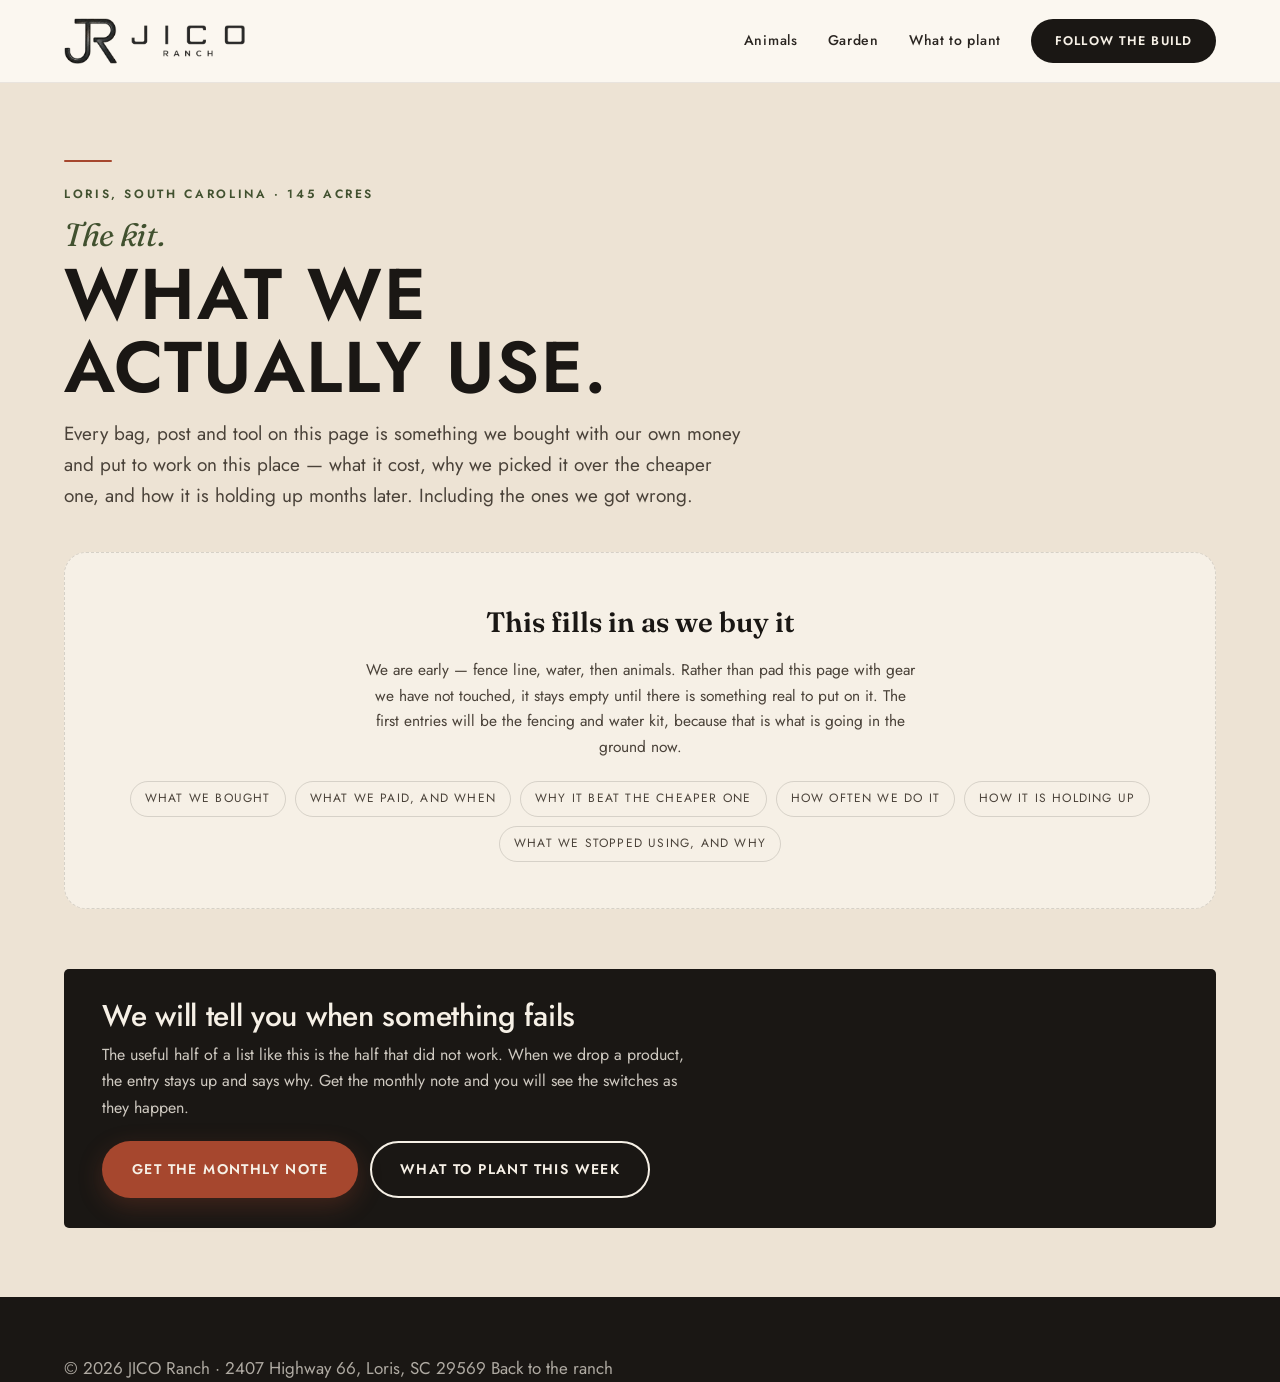
==== commit 95aaaba9: "Kit page: add ducks and bees, and a "how often" field Ducks lead the area list -- they are the anima" ====
--- a/kit.html
+++ b/kit.html
@@ -62,6 +62,7 @@
         <li>What we bought</li>
         <li>What we paid, and when</li>
         <li>Why it beat the cheaper one</li>
+        <li>How often we do it</li>
         <li>How it is holding up</li>
         <li>What we stopped using, and why</li>
       </ul>
--- a/assets/css/styles.css
+++ b/assets/css/styles.css
@@ -1206,3 +1206,11 @@
 }
 .kit-price{margin-top:11px;font-family:var(--sans);font-size:13px;letter-spacing:.04em;color:var(--moss)}
 @media(max-width:600px){ .kit-grid{grid-template-columns:1fr} }
+/* "how often" gets its own line: the schedule is half the answer people want */
+.kit-cadence{
+  margin-top:9px;font-family:var(--sans);font-size:13.5px;line-height:1.5;
+}
+.kit-cadence span{
+  display:block;font-size:10px;letter-spacing:.14em;text-transform:uppercase;
+  color:var(--moss);opacity:.75;margin-bottom:1px;
+}
